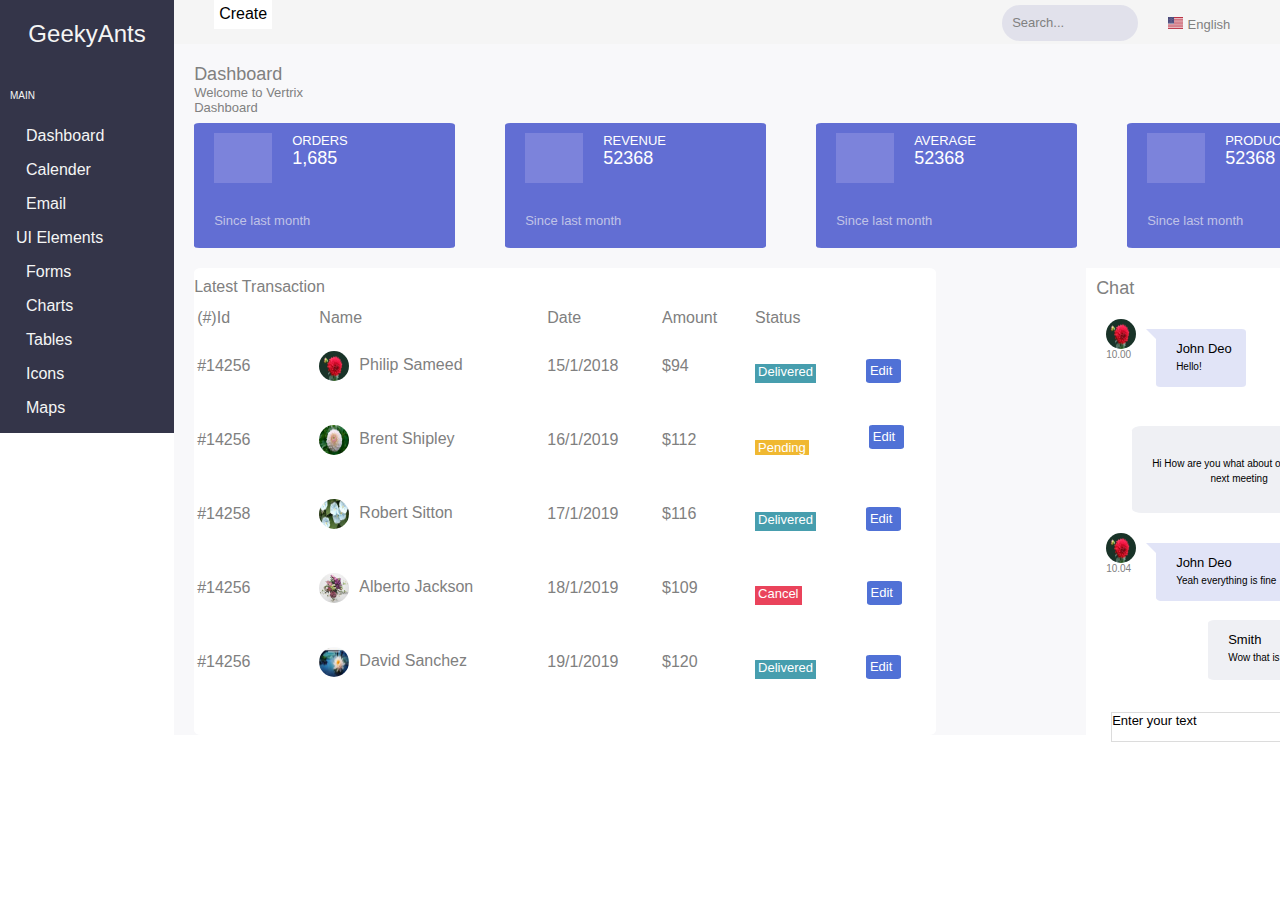
==== index.html @ ed978f24 "commited" ====
<html>
    <head>
        <link rel="stylesheet" href="https://use.fontawesome.com/releases/v5.7.2/css/all.css" integrity="sha384-fnmOCqbTlWIlj8LyTjo7mOUStjsKC4pOpQbqyi7RrhN7udi9RwhKkMHpvLbHG9Sr" crossorigin="anonymous"> 
        <link rel="stylesheet" type="text/css" href="css/mystyle.css">
            
       
    </head>
    <body>
        <div class="container">
            <div class="sub_part1">
                <div class="gk_header">
                    
                    <h2>GeekyAnts</h2>
                </div>
                <div class="main">
                    <font size = "1" >MAIN</font>
                </div>
                <div>
                    <ul>
                        <li>
                            <div class="home">
                                <i class="fas fa-home fa-fw"></i>
                                <div class="dashboard">
                                    <a href="abc.html">Dashboard</a>
                                </div>
                                <div class="info_circle">
                                    <i class="fas fa-info-circle fa-fw"></i>
                                <div>
                            </div>
                        </li>
                        <li>
                            <div class="home">
                                <i class="far fa-calendar"></i>
                                <div class="dashboard">
                                    <a href="abc.html">Calender</a>
                                </div>
                            </div>
                        </li>
                        <li>
                                <div class="home">
                                        <i class="far fa-envelope fa-fw"></i>
                                        <div class="dashboard">
                                            <a href="abc.html">Email</a>
                                        </div>
                                        <div class="right_angle">
                                            <i class="fas fa-angle-right"></i>
                                        </div>
                                </div>
                        </li>
                        <li><a href="abc.html">UI Elements</a></li> 
                        <li>
                                <div class="home">
                                        <i class="fab fa-wpforms"></i>
                                    <div class="dashboard">
                                        <a href="abc.html">Forms</a>
                                    </div>
                                    <div class="info_circle2" >
                                        <i class="fas fa-info-circle fa-fw"></i>
                                    <div>
                                </div>
                        </li>
                        <li>
                                <div class="home">
                                        <i class="fas fa-chart-pie"></i>
                                        <div class="dashboard">
                                            <a href="abc.html">Charts</a>
                                        </div>
                                        <div class="right_angle">
                                            <i class="fas fa-angle-right"></i>
                                        </div>
                                </div>
                        </li>
                        <li>
                                <div class="home">
                                        <i class="fas fa-table"></i>
                                        <div class="dashboard">
                                            <a href="abc.html">Tables</a>
                                        </div>
                                        <div class="right_angle">
                                            <i class="fas fa-angle-right"></i>
                                        </div>
                                </div>
                        </li>
                        <li>
                                <div class="home">
                                        
                                        <i class="far fa-smile"></i>
                                        <div class="dashboard">
                                            <a href="abc.html">Icons</a>
                                        </div>
                                        <div class="right_angle" style="padding: 0 0 0 93">
                                            <i class="fas fa-angle-right"></i>
                                        </div>
                                </div>
                        </li>
                        <li>
                                <div class="home">
                                        
                                        <i class="fas fa-map-marker-alt"></i>
                                        <div class="dashboard">
                                            <a href="abc.html">Maps</a>
                                        </div>
                                        <div class="info_circle"  style="color:red;padding: 0 0 0 89;">
                                                <i class="fas fa-info-circle fa-fw"></i>
                                        </div>
                                </div>
                        </li>
                         
                    </ul>
                </div>   
            </div>
            <div class="sub_part2">
                <div class="header_bar">
                    <div class="menu">
                        <i class="fas fa-bars"></i>
                    </div>
                    <div class="create">
                        Create
                        <i class="fas fa-sort-down"></i>
                    </div>
                    <div class="right_side">
                        <div class="search">
                            <font size="2">Search...</font>
                            <div class="search_icon">
                                <i class="fas fa-search"></i>
                            </div>
                        </div>
                        <div class="flag">
                               <img src="images/america.png" height="12" width="15" >
                                </img>
                                <font size="2">
                                    English
                                </font>
                        </div>
                        <div class="angle_down">
                                <i class="fas fa-angle-down"></i>
                        </div>
                        <div class="capture_icon">
                                <i class="fas fa-expand fa-fw"></i>
                        </div>
                        <div class="bell_icon">
                                <i class='far fa-bell notification' style="position:relative;"></i>
                        </div>
                        <div class="profile_picture">
                            <img src="images/red_blossom.jpeg" width="30" height="30" style="border-radius: 50%;">
                            </img>
                        </div> 
                    </div>
                </div>
                <div class="empty_space">
                    <div class="dashboard_title">
                            <div class="dashboard_heading">
                                <font size="4" color="grey">Dashboard</font>
                                <font size="2" color="grey">Welcome to Vertrix Dashboard</font>
                            </div>
                            <div class="settings">
                                <div class="settings_icon">
                                        <i class="fas fa-cog fa-fw"></i>
                                </div>
                                <div class="settings_title">
                                    <font size="2" color=white >Settings</font>
                                </div>
                            </div>
                    </div>
                    <div class="stack">
                        
                            <div class="element">
                                <div class="element_upper">
                                    <div class="order_div">
                                            <i class="far fa-list-alt fa-fw"></i>
                                    </div>
                                    <div class="order_title_collection">
                                            <font color='white' size="2">ORDERS</font>
                                            <font color='white' size="4">1,685</font>
                                    </div>
                                    <div class="icons">
                                        <div class="bookmark_icon">
                                            <i class="fas fa-bookmark fa-rotate-90"></i>
                                        </div>
                                        <div class="arrow_icon">
                                                <i class="fas fa-arrow-up"></i>
                                        </div>
                                    </div>
                                </div>
                                <div class="element_down">
                                    <div class="since_last_month">
                                        <font size="2">Since last month</font>
                                    </div>
                                    <div class="arrow_right_icon">
                                        <i class="fas fa-arrow-right"></i>
                                    </div>
                                </div>
                            </div>
                        
                            <div class="element spacing">
                                    <div class="element_upper">
                                        <div class="order_div">
                                                <i class="far fa-list-alt fa-fw"></i>
                                        </div>
                                        <div class="order_title_collection">
                                                <font color='white' size="2">REVENUE</font>
                                                <font color='white' size="4">52368</font>
                                        </div>
                                        <div class="icons">
                                            <div class="bookmark_icon_2">
                                                <i class="fas fa-bookmark fa-rotate-90"></i>
                                            </div>
                                            <div class="arrow_icon_2">
                                                    <i class="fas fa-arrow-down fa-fw"></i>
                                            </div>
                                        </div>
                                    </div>
                                    <div class="element_down">
                                        <div class="since_last_month">
                                            <font size="2">Since last month</font>
                                        </div>
                                        <div class="arrow_right_icon">
                                            <i class="fas fa-arrow-right"></i>
                                        </div>
                                    </div>
                            </div>
                            <div class="element spacing">
                                    <div class="element_upper">
                                        <div class="order_div">
                                                <i class="far fa-list-alt fa-fw"></i>
                                        </div>
                                        <div class="order_title_collection">
                                                <font color='white' size="2">AVERAGE</font>
                                                <font color='white' size="4">52368</font>
                                        </div>
                                        <div class="icons">
                                            <div class="bookmark_icon_3">
                                                <i class="fas fa-bookmark fa-rotate-90"></i>
                                            </div>
                                            <div class="arrow_icon">
                                                    <i class="fas fa-arrow-up"></i>
                                            </div>
                                        </div>
                                    </div>
                                    <div class="element_down">
                                        <div class="since_last_month">
                                             <font size="2">Since last month</font>
                                        </div>
                                        <div class="arrow_right_icon">
                                            <i class="fas fa-arrow-right"></i>
                                        </div>
                                    </div>
                            </div>

                            <div class="element spacing">
                                    <div class="element_upper">
                                        <div class="order_div">
                                                <i class="far fa-list-alt fa-fw"></i>
                                        </div>
                                        <div class="order_title_collection">
                                                <font color='white' size="2">PRODUCT</font>
                                                <font color='white' size="4">52368</font>
                                        </div>
                                        <div class="icons">
                                            <div class="bookmark_icon_4">
                                                <i class="fas fa-bookmark fa-rotate-90"></i>
                                            </div>
                                            <div class="arrow_icon">
                                                    <i class="fas fa-arrow-up"></i>
                                            </div>
                                        </div>
                                    </div>
                                    <div class="element_down">
                                        <div class="since_last_month">
                                            <font size="2">Since last month</font>
                                        </div>
                                        <div class="arrow_right_icon">
                                            <i class="fas fa-arrow-right"></i>
                                        </div>
                                    </div>
                            </div>

                        </div>
                    <div class="footer">
                        <div class="table_div">
                            <table height="auto" width="746" >
                                <caption style="text-align: left;">
                                    <div class="cap_div"><font size="3" color="grey">Latest Transaction</font></div>
                                </caption>
                                    <tr>
                                        <th align="left" valign="top" width=122px>  
                                             <font size="3" color="grey">(#)Id</font> 
                                        </th>
                                        <th align="left" valign="top" width="231px">
                                            <font size="3" color="grey">Name</font>  
                                        </th>
                                        <th align="left" valign="top"  width="113px">
                                            <font size="3" color="grey">Date</font> 
                                        </th>
                                        <th align="left" valign="top" width="91px">
                                            <font size="3" color="grey">Amount</font> 
                                        </th>
                                        <th align="left" valign="top" width="184px"> 
                                            <font size="3" color="grey">Status</font> 
                                        </th>
                                    </tr>
                                    <tr>
                                            <td valign="center"> <font color="grey">#14256 </font> </td>
                                            <td valign="center">
                                                <div class="name_column">
                                                    <img src="images/red_blossom.jpeg" style="border-radius:50%;" height="30" width="30">
                                                
                                                    <div class="name"><font size="3" color="grey">Philip Sameed</font></div>
                                                </div> 
                                            </td>
                                            <td valign="center"> 
                                                <font color="grey">15/1/2018</font> 
                                            </td>
                                            <td valign="center">
                                                    <font color="grey">$94</font> 
                                            </td>
                                            <td valign="center"> 
                                                <div class="status_column">
                                                    <div class="delivered">
                                                        <font size="2">Delivered</font>
                                                    </div>
                                                    <div class="edit">
                                                        <font size="2">Edit</font>
                                                    </div>
                                                </div>    
                                            </td>
                                    </tr>

                                <tr>
                                        <td valign="center"> <font color="grey">#14256 </font> </td>
                                        <td valign="center">
                                            <div class="name_column">
                                                <img src="images/white_marigold.jpeg" style="border-radius:50%;" height="30" width="30">
                                                
                                                <div class="name"><font size="3" color="grey">Brent Shipley</font></div>
                                            </div> 
                                        </td>
                                        <td valign="center"> 
                                            <font color="grey">16/1/2019</font> 
                                        </td>
                                        <td valign="center">
                                                <font color="grey">$112</font> 
                                        </td>
                                        <td valign="center"> 
                                            <div class="status_column">
                                                <div class="pending">
                                                    <font size="2">Pending</font>
                                                </div>
                                                <div class="edit" style="margin: 0 0 0 60;">
                                                    <font size="2">Edit</font>
                                                </div>
                                            </div>    
                                        </td>
                                </tr>

                                <tr>
                                        <td valign="center"> <font color="grey">#14258 </font> </td>
                                        <td valign="center">
                                            <div class="name_column">
                                                <img src="images/blue_flowers.jpeg" style="border-radius:50%;" height="30" width="30">
                                                
                                                <div class="name"><font size="3" color="grey">Robert Sitton</font></div>
                                            </div> 
                                        </td>
                                        <td valign="center"> 
                                            <font color="grey">17/1/2019</font> 
                                        </td>
                                        <td valign="center">
                                                <font color="grey">$116</font> 
                                        </td>
                                        <td valign="center"> 
                                            <div class="status_column">
                                                <div class="delivered">
                                                    <font size="2">Delivered</font>
                                                </div>
                                                <div class="edit">
                                                    <font size="2">Edit</font>
                                                </div>
                                            </div>    
                                        </td>
                                </tr>

                                <tr>
                                        <td valign="center"> <font color="grey">#14256 </font> </td>
                                        <td valign="center">
                                            <div class="name_column">
                                                <img src="images/flowers.jpeg" style="border-radius:50%;" height="30" width="30">
                                                
                                                <div class="name"><font size="3" color="grey">Alberto Jackson</font></div>
                                            </div> 
                                        </td>
                                        <td valign="center"> 
                                            <font color="grey">18/1/2019</font> 
                                        </td>
                                        <td valign="center">
                                                <font color="grey">$109</font> 
                                        </td>
                                        <td valign="center"> 
                                            <div class="status_column">
                                                <div class="cancel">
                                                    <font size="2" >Cancel</font>
                                                </div>
                                                <div class="edit" style="margin: 10 0 0 65;">
                                                    <font size="2" >Edit</font>
                                                </div>
                                            </div>    
                                        </td>
                                </tr>

                                <tr>
                                        <td valign="center"> <font color="grey">#14256 </font> </td>
                                        <td valign="center">
                                            <div class="name_column">
                                                <img src="images/lotus.jpeg" style="border-radius:50%;" height="30" width="30">
                                                
                                                <div class="name"><font size="3" color="grey">David Sanchez</font></div>
                                            </div> 
                                        </td>
                                        <td valign="center"> 
                                            <font color="grey">19/1/2019</font> 
                                        </td>
                                        <td valign="center">
                                                <font color="grey">$120</font> 
                                        </td>
                                        <td valign="center"> 
                                            <div class="status_column">
                                                <div class="delivered">
                                                    <font size="2">Delivered</font>
                                                </div>
                                                <div class="edit">
                                                    <font size="2">Edit</font>
                                                </div>
                                            </div>    
                                        </td>
                                </tr>
                        </table>
                    </div>
                    <div class="chat_box">
                        <div class="chat_title">
                            <font size="4" color="grey">
                                Chat
                            </font>
                        </div>
                        <div class="chat_element_1">
                                <div class="chat_image">
                                        <img src="images/red_blossom.jpeg" style="border-radius:50%;" height="30" width="30">
                                        <font size="1" color="grey">10.00</font>
                                </div>
                                <div class="talk-bubble tri-right left-top">
                                        <div class="talktext">
                                                
                                                    <font size="2">John Deo </font>
                                                    <br>
                                                    <font size="1">Hello! </font>
                                                
                                        </div>
                                </div>
                                
                        </div>
                            <div class="chat_element_2">
                                    <div class="chat_image">
                                            <img src="images/white_marigold.jpeg" style="border-radius:50%;" height="30" width="30">
                                            <font size="1" color="grey">10.01</font>
                                    </div>
                                    <div class="talk-bubble-2 tri-right-2 left-top-2">
                                            <div class="talktext">
                                                
                                                        <font size="2">&nbsp
                                                                &nbsp&nbsp&nbsp&nbsp&nbsp&nbsp&nbsp&nbsp
                                                                &nbsp&nbsp&nbsp&nbsp&nbsp&nbsp&nbsp&nbsp
                                                                &nbsp&nbsp&nbsp&nbsp&nbsp&nbsp&nbsp&nbsp
                                                                &nbsp&nbsp&nbsp&nbsp&nbsp&nbsp&nbsp&nbsp
                                                            Smith </font>
                                                        <br>
                                                        <font size="1">Hi How are you what about our
                                                                &nbsp&nbsp&nbsp&nbsp&nbsp&nbsp&nbsp&nbsp
                                                                &nbsp&nbsp&nbsp&nbsp&nbsp&nbsp&nbsp&nbsp
                                                                &nbsp&nbsp&nbsp&nbsp&nbsp&nbsp&nbsp&nbsp
                                                                &nbsp&nbsp
                                                            next meeting </font>
                                                
                                            </div>
                                    </div>
                            </div>
                            <div class="chat_element_1">
                                    <div class="chat_image" style="margin : 30 0 0 0" >
                                            
                                        <img src="images/red_blossom.jpeg" style="border-radius:50%;" height="30" width="30">
                                        <font size="1" color="grey">10.04</font>
                                    </div>
                                    <div class="talk-bubble tri-right left-top" style="width:130px; margin : 40 0 0 20">
                                            <div class="talktext">
                                                    
                                                        <font size="2">John Deo </font>
                                                        <br>
                                                        <font size="1">Yeah everything is fine </font>
                                                    
                                            </div>
                                    </div>
                                    
                            </div>
                            <div class="chat_element_2">
                                    <div class="chat_image">
                                            <img src="images/white_marigold.jpeg" style="border-radius:50%;" height="30" width="30">
                                            <font size="1" color="grey">10.05</font>
                                    </div>
                                    <div class="talk-bubble-2 tri-right-3 left-top-3" style="width:130px; height:60px;">
                                            <div class="talktext">
                                                
                                                        <font size="2">
                                                            Smith </font>
                                                        <br>
                                                        <font size="1">Wow that is great</font>
                                                
                                            </div>
                                    </div>
                            </div>
                            <div class="enter_your_text">
                                <div class="enter_your_text_title">
                                    <font size="2">
                                        Enter your text
                                    </font>
                                </div>
                                <div class="send">
                                        <font size="2">
                                                Send
                                            </font>
                                </div>
                            </div>
                        </div>
                    </div>
                
                
                </div> 
            </div>
            
        </div>
    </body>
</html>
---- css/mystyle.css ----
.container
            {
                display: flex;
                flex-direction: row;
            }
            .sub_part1
            {
                display: flex;
                flex-direction: column;
                background: rgb(52,53,73);
                width: 195px;
                height: 100%;
                color:whitesmoke;
            }
            .second
            {
                display : flex;
                flex-direction: column;
                background: rgb(248,248,250);
            }
            .gk_header
            {
                height: 60;
                background: rgb(52,53,73);
                text-align: center;
                font-weight: 50;
                padding-top:20px;
            }
            .main
            {
                padding: 10px;
            }
            *
            {
                border :0;
                margin :0;
                font-family: Arial, Helvetica, sans-serif;
                font-weight: 10;
            }
            ul,li
            {
                list-style-type: none;
                padding: 8px;
                margin: 0;
            }
            a:link {
            color: whitesmoke;
            text-decoration: none;
          }
          
          a:visited {
            color: whitesmoke;
          }
          
          a:hover {
            color: whitesmoke;
          }
          
          a:active {
            color: whitesmoke;
          }

          .sub_part2
          {
              
              display: flex;
              flex: 1;
              flex-direction: column;
          }
          .header_bar
          {
              background: whitesmoke;
              height: 44px;
              display:flex;
              flex-direction: row;
          }
          .home
          {
              display: flex;
              flex-direction: row;
          }
          .dashboard
          {
              padding: 0px 0px 0px 10px;
          }
          .info_circle
          {
              flex: 1;
              padding: 0px 0px 0px 47px;
              color: purple;
          }
          
          .info_circle2
          {
              padding: 0px 0px 0px 82px;
              color: green;
          }
          .right_angle
          {
            padding: 0px 0px 0px 85px;
            flex:1;
            font-size:10px;
          }
          .menu
          {
            padding: 10px 0px 0px 20px;
          }
          .create
          {
              margin: 0px 0px 15px 20px;
              background: white;
              padding: 5px;
          }
          .search
          {
              background:rgb(225,225,235);
              margin: 5px 10px 10px 600px;
              width : 126px;
              height : 26px;
              border-radius: 25px;
              padding: 10px 0px 0px 10px;
              color:gray;
              display :flex;
              flex-direction: row;
          }
          .search_icon
          {
              padding : 0px 0px 0px 58px;
          }
          .fa-search
          {
              font-size :10;
          }
          .flag
          {
              padding: 15px 0px 0px 20px;
              color : gray;
          }
          .angle_down
          {
              color:gray;
              font-size:10px;
              padding: 20 0 0 5;
          }
          .capture_icon
          {
              font-size:15px;
              padding: 15 0 0 20;
              color:gray;
          }
          .right_side
          {
              padding : 0 0 0 130;
              display: flex;
              flex-direction: row;

          }
          .bell_icon
          {
            font-size:20px;
              padding: 12 0 0 20;
              color:gray;
          }
          .notification:after 
          {
            content: "";
            display: block;
            position: absolute;
            width: 15px;
            height: 10px;
            background: red;
            top: 0;
            left:5px;
            right:2px;
            border-radius: 50%;
          }
          .dashboard_title
          {
              display : flex;
              flex-direction : row;
              height: 79px;
              
          }
          .dashboard_heading
          {
            padding: 20 0 0 20;
              display : flex;
              flex-direction: column;
          }
          .settings
          {
              height:30px;
              width:90px;
              background: rgb(98,110,211);
              margin: 40 0 0 950;
              display:flex;
              flex-direction: row;
              border-radius:10%;
          }
          .settings_icon
          {
              font-size:10px;
              color:white;
              padding: 10 0 0 10;
          }
          .settings_title
          {
              color:white;
              padding: 7 0 0 10;
          }
          .stack
          {
              padding : 0 0 0 20;
              display :flex;
              flex-direction: row;
          }
          .element + .element
          {
              margin : 0 0 0 50;
          }
          .element
          {
              height:125;
              width:261;
              border-radius:2%;
              background: rgb(98,110,211);
              display : flex;
              flex-direction: column;
          }
          .order_div
          {
              width:48;
              height:45;
              background: rgb(124, 131, 219);
              margin :10 0 0 20;
              font-size:35;
              padding: 5 0 0 10;
              color:white;
          }
          .element_upper
          {
              display:flex;
              flex-direction: row;
          }
          .order_title_collection
          {
              display:flex;
              flex-direction: column;
              margin: 10 0 0 20;
          }
          .icons
          {
              display: flex;
              flex-direction: column;
          }
          .icons
          {
              display: flex;
              flex-direction: column; 
          }
          .bookmark_icon
          {
              padding: 10 0 0 27;
              transform: scale(4.5,2);
              color:rgb(78,166,155);
          }
          .bookmark_icon_2
          {
              padding: 10 0 0 27;
              transform: scale(4.5,2);
              color:rgb(233,70,97);
          }
          .bookmark_icon_3
          {
            padding: 10 0 0 25;
              transform: scale(4.5,2);
              color:rgb(59,165,248);
          }
          .bookmark_icon_4
          {
            padding: 10 0 0 25;
              transform: scale(4.5,2);
              color:rgb(245,180,51);
          }
          .arrow_icon
          {
            padding: 20 0 0 30;
            size:10px;
            color:rgb(78,166,155);
          }
          .arrow_icon_2
          {
            padding: 20 0 0 30;
            size:10px;
            color:  rgb(233,70,97);
          }
          .element_down
          {
              display:flex;
              flex-direction: row;
          }
          .since_last_month
          {
              margin:30 0 0 20;
              color: rgb(192, 195, 231);
          }
          .arrow_right_icon
          {
            padding: 30 0 0 120;
            color: rgb(192, 195, 231);
          }
          .footer
          {
              display:flex;
              flex-direction: row;
              flex:1;
          }
          .table_div
          {
              width:742px;
              height:auto;
              background: white;
              margin:20 0 0 20;
              border-radius: 1%;
          }
          .name_column
          {
              display: flex;
              flex-direction: row;
              padding : 20 0 20 0;
          }
          .name
          {
              margin : 5 0 0 10;
          }
          .status_column
          {
              display:flex;
              flex-direction: row;
          }
          .delivered
          {
              display : inline-block;
              background:rgb(71,158,174);
              padding: 0 3 0 3;
              margin: 15 0 0 0;
              color:white;
              border-radius: 1%;
          }
          .pending
          {
              display : inline-block;
              background:rgb(240,184,49);
              padding: 0 3 0 3;
              margin: 15 0 0 0;
              color:white;
              border-radius: 1%;
          }
          .cancel
          {
              display : inline-block;
              background:rgb(234,67,91);
              padding: 0 3 0 3;
              margin: 15 0 0 0;
              color:white;
              border-radius: 1%;
          }
          .edit 
          {
              height: 16px;
              width: 27px;
              background: rgb(80,113,214);
              color:white;
              border-radius: 1%;
              padding: 4 4 4 4;
              margin : 10 0 0 50;
              border-radius: 10%;
          }
          .chat_box
          {
              width:292px;
              height:auto;
              background: white;
              margin :20 0 0 150;
              display: flex;
              flex-direction: column;
              padding : 10 0 0 10;
          }
          .chat_element_1
          {
              display: flex;
              flex-direction: row;
              margin : 10 0 0 10;
              height:87px;
              background: white;
              font-size:50px;
          }


            /* CSS talk bubble */
            .talk-bubble {
        	    margin: 20px;
                position: relative;
	            width: 90px;
	            height: 58px;
	            background-color: rgb(225,228,247);
                border-radius:5%;
            }

            .tri-right.left-top:after{
	            content: ' ';
	            position: absolute;
	            width: 0;
	            height: 0;
                left: -10px;
	            right: auto;
                top: 0px;
	            bottom: auto;
	            border: 22px solid;
	            border-color:  rgb(225,228,247) transparent transparent transparent;
            }
            .talk-bubble-2 {
        	    margin: 20px;
                position: relative;
	            width: 206px;
	            height: 87px;
	            background-color: rgb(239,240,244);
                border-radius:5%;
            }
            .tri-right-2.left-top-2:after{
	            content: ' ';
	            position: absolute;
	            width: 0;
	            height: 0;
                left: 170px;
	            right: auto;
                top: 0px;
	            bottom: auto;
	            border: 22px solid;
	            border-color: rgb(239,240,244) transparent transparent;
            }
            .tri-right-3.left-top-3:after{
	            content: ' ';
	            position: absolute;
	            width: 0;
	            height: 0;
                left: 100px;
	            right: auto;
                top: 0px;
	            bottom: auto;
	            border: 22px solid;
	            border-color: rgb(239,240,244) transparent transparent;
            }
            .talktext{
                 padding: 10 0 0 20;
	             text-align: left;
                 line-height: 1.5;
            }
            .chat_image
            {
                margin : 10 0 10 0;
                display:flex;
                flex-direction: column;
            }
            .chat_element_2
            {
                display :flex;
                flex-direction: row-reverse;
                margin : 10 0 0 10;
                height:87px;
                background: white;
                font-size:50px;
            }
            .cap_div
            {
                margin : 10 0 10 0;
            }
            .empty_space
            {
                flex:1;
                display: flex;
                flex-direction: column;
                background: rgb(248,248,250);
            }
            .enter_your_text
            {
                width:250;
                height:28;
        
                margin: 20 0 0 10;
        
                background: white;
                display: flex;
                flex-direction: row;

            }
            .enter_your_text_title
            {
                border:1px solid rgb(220,220,220);
                width:185;
                height:28;
                margin: 5 0 0 5;
            }
            .send 
            {
                margin: 5 0 0 15;
                width:35;
                height:26;
                background: lightgreen;
                padding : 5 0 0 5;
            }
            .profile_picture
            {
                padding : 10 0 0 30;
                border-radius: 50%;
            }
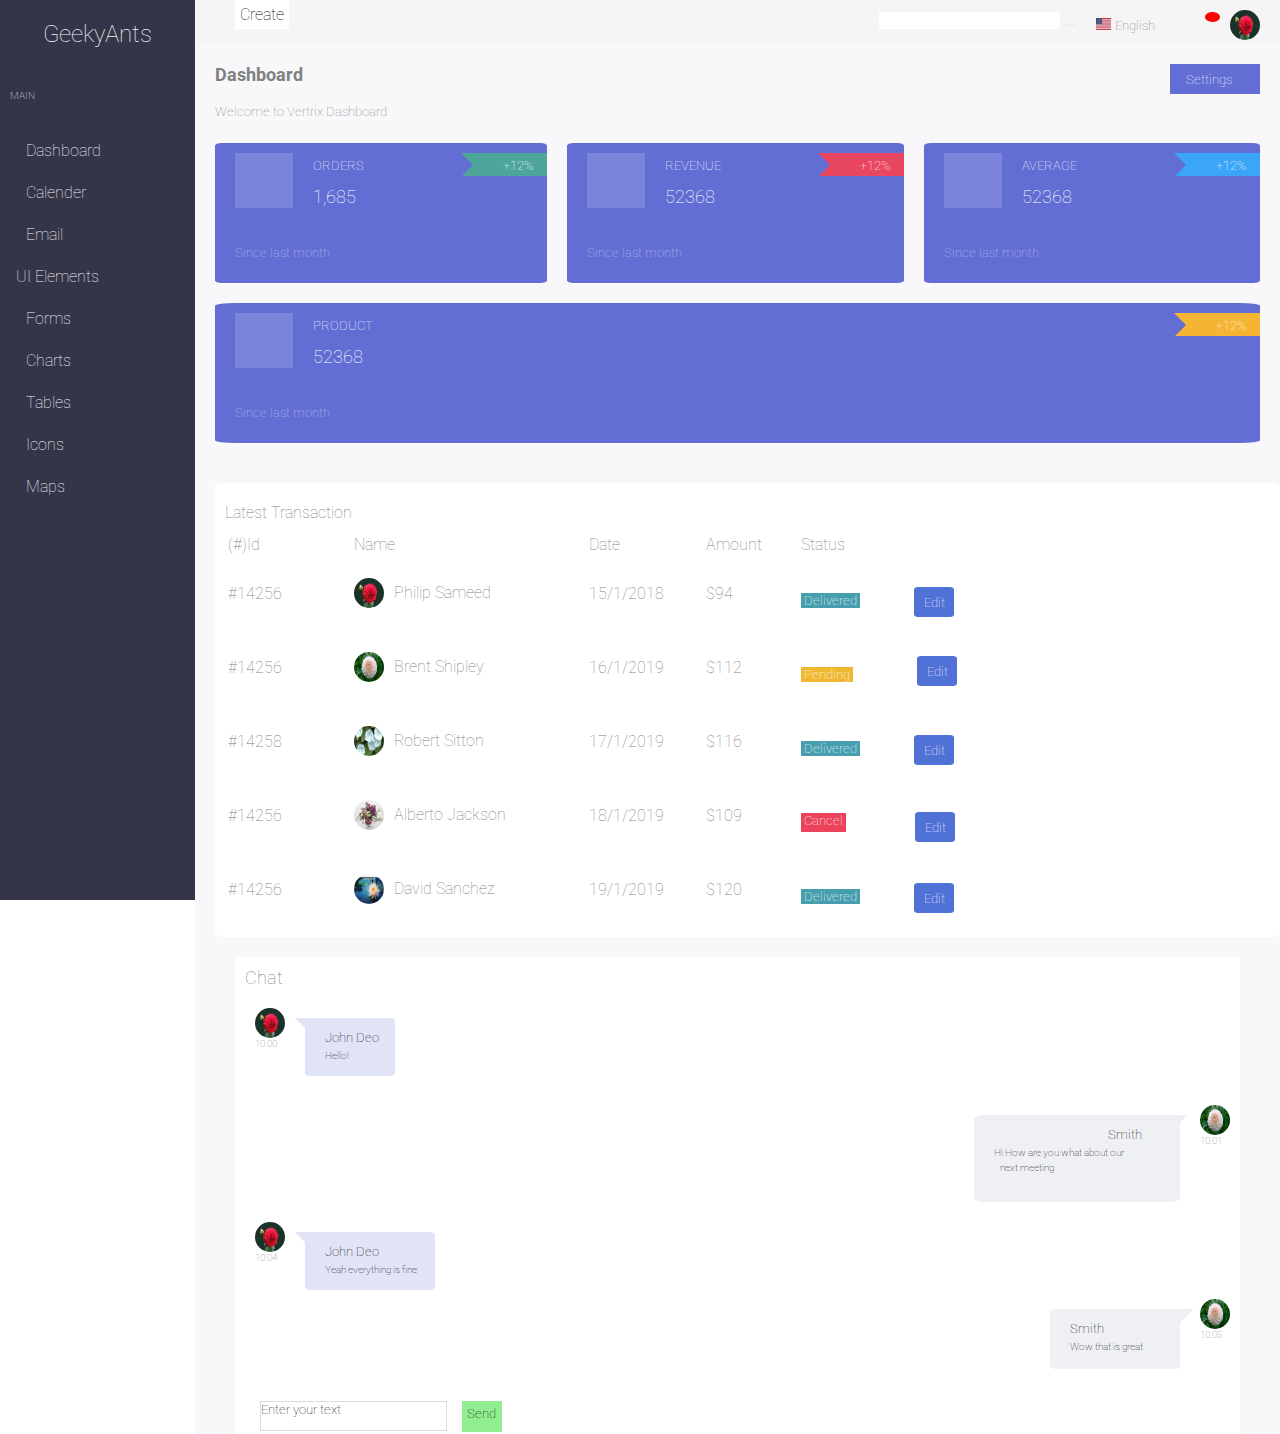
==== commit 0670b5e2: "modified" ====
--- a/index.html
+++ b/index.html
@@ -2,14 +2,14 @@
     <head>
         <link rel="stylesheet" href="https://use.fontawesome.com/releases/v5.7.2/css/all.css" integrity="sha384-fnmOCqbTlWIlj8LyTjo7mOUStjsKC4pOpQbqyi7RrhN7udi9RwhKkMHpvLbHG9Sr" crossorigin="anonymous"> 
         <link rel="stylesheet" type="text/css" href="css/mystyle.css">
-            
+        <link href="https://fonts.googleapis.com/css?family=Roboto:300,400,500,500i,700" rel="stylesheet">
+        <script src="https://code.jquery.com/jquery-3.3.1.min.js"></script>
        
     </head>
     <body>
         <div class="container">
             <div class="sub_part1">
                 <div class="gk_header">
-                    
                     <h2>GeekyAnts</h2>
                 </div>
                 <div class="main">
@@ -118,13 +118,21 @@
                         Create
                         <i class="fas fa-sort-down"></i>
                     </div>
-                    <div class="right_side">
+                <div class="right_side">
                         <div class="search">
-                            <font size="2">Search...</font>
+                            
+                                <form id="search-form_3">
+                                        <input type="text" class="search_3"/>
+                                        <button type="submit" class="submit_3">
+                                                <i class="fas fa-search"></i> 
+                                        </button>
+                                </form>
+                            <!--<font size="2">Search...</font>
                             <div class="search_icon">
                                 <i class="fas fa-search"></i>
                             </div>
-                        </div>
+                        -->
+                       </div> 
                         <div class="flag">
                                <img src="images/america.png" height="12" width="15" >
                                 </img>
@@ -145,23 +153,27 @@
                             <img src="images/red_blossom.jpeg" width="30" height="30" style="border-radius: 50%;">
                             </img>
                         </div> 
-                    </div>
+                   </div> 
                 </div>
-                <div class="empty_space">
+               <div class="empty_space">
                     <div class="dashboard_title">
                             <div class="dashboard_heading">
-                                <font size="4" color="grey">Dashboard</font>
+                                <font size="4" color="grey" style="font-weight: 700;">Dashboard</font>
+                                <br><br>
                                 <font size="2" color="grey">Welcome to Vertrix Dashboard</font>
                             </div>
                             <div class="settings">
-                                <div class="settings_icon">
-                                        <i class="fas fa-cog fa-fw"></i>
-                                </div>
-                                <div class="settings_title">
-                                    <font size="2" color=white >Settings</font>
-                                </div>
+                                <button type="submit" style="background: rgb(98,110,211);">
+                                        <i class="fas fa-cog fa-fw" class="settings_icon"></i>
+                                        <font size="2" color=white class="settings_title">Settings</font>
+                                </button>
                             </div>
                     </div>
+
+
+
+
+
                     <div class="stack">
                         
                             <div class="element">
@@ -175,7 +187,12 @@
                                     </div>
                                     <div class="icons">
                                         <div class="bookmark_icon">
-                                            <i class="fas fa-bookmark fa-rotate-90"></i>
+                                            <div class="triangle">
+                                                
+                                            </div>
+                                            <div class="value">
+                                                <font style="color:white; margin: 0 0 5 15;" size="2" >+12%</font>
+                                            </div>
                                         </div>
                                         <div class="arrow_icon">
                                                 <i class="fas fa-arrow-up"></i>
@@ -192,7 +209,7 @@
                                 </div>
                             </div>
                         
-                            <div class="element spacing">
+                            <div class="element">
                                     <div class="element_upper">
                                         <div class="order_div">
                                                 <i class="far fa-list-alt fa-fw"></i>
@@ -202,11 +219,16 @@
                                                 <font color='white' size="4">52368</font>
                                         </div>
                                         <div class="icons">
-                                            <div class="bookmark_icon_2">
-                                                <i class="fas fa-bookmark fa-rotate-90"></i>
+                                            <div class="bookmark_icon" style="background: rgb(233,70,97);">
+                                                <div class="triangle">
+                                                    
+                                                </div>
+                                                <div class="value">
+                                                    <font style="color:white; margin: 0 0 5 15;" size="2" >+12%</font>
+                                                </div>
                                             </div>
                                             <div class="arrow_icon_2">
-                                                    <i class="fas fa-arrow-down fa-fw"></i>
+                                                    <i class="fas fa-arrow-down"></i>
                                             </div>
                                         </div>
                                     </div>
@@ -219,7 +241,7 @@
                                         </div>
                                     </div>
                             </div>
-                            <div class="element spacing">
+                            <div class="element">
                                     <div class="element_upper">
                                         <div class="order_div">
                                                 <i class="far fa-list-alt fa-fw"></i>
@@ -229,8 +251,13 @@
                                                 <font color='white' size="4">52368</font>
                                         </div>
                                         <div class="icons">
-                                            <div class="bookmark_icon_3">
-                                                <i class="fas fa-bookmark fa-rotate-90"></i>
+                                            <div class="bookmark_icon" style="background: rgb(59,165,248);">
+                                                <div class="triangle">
+                                                    
+                                                </div>
+                                                <div class="value">
+                                                    <font style="color:white; margin: 0 0 5 15;" size="2" >+12%</font>
+                                                </div>
                                             </div>
                                             <div class="arrow_icon">
                                                     <i class="fas fa-arrow-up"></i>
@@ -247,7 +274,7 @@
                                     </div>
                             </div>
 
-                            <div class="element spacing">
+                            <div class="element">
                                     <div class="element_upper">
                                         <div class="order_div">
                                                 <i class="far fa-list-alt fa-fw"></i>
@@ -257,8 +284,13 @@
                                                 <font color='white' size="4">52368</font>
                                         </div>
                                         <div class="icons">
-                                            <div class="bookmark_icon_4">
-                                                <i class="fas fa-bookmark fa-rotate-90"></i>
+                                            <div class="bookmark_icon" style="background: rgb(245,180,51);" >
+                                                <div class="triangle">
+                                                    
+                                                </div>
+                                                <div class="value">
+                                                    <font style="color:white; margin: 0 0 5 15;" size="2" >+12%</font>
+                                                </div>
                                             </div>
                                             <div class="arrow_icon">
                                                     <i class="fas fa-arrow-up"></i>
@@ -275,10 +307,10 @@
                                     </div>
                             </div>
 
-                        </div>
+                    </div>
                     <div class="footer">
                         <div class="table_div">
-                            <table height="auto" width="746" >
+                            <table height="auto" border="1">
                                 <caption style="text-align: left;">
                                     <div class="cap_div"><font size="3" color="grey">Latest Transaction</font></div>
                                 </caption>
@@ -320,7 +352,7 @@
                                                         <font size="2">Delivered</font>
                                                     </div>
                                                     <div class="edit">
-                                                        <font size="2">Edit</font>
+                                                        <button class="button_style">Edit</button>
                                                     </div>
                                                 </div>    
                                             </td>
@@ -347,7 +379,7 @@
                                                     <font size="2">Pending</font>
                                                 </div>
                                                 <div class="edit" style="margin: 0 0 0 60;">
-                                                    <font size="2">Edit</font>
+                                                        <button class="button_style">Edit</button>
                                                 </div>
                                             </div>    
                                         </td>
@@ -374,7 +406,7 @@
                                                     <font size="2">Delivered</font>
                                                 </div>
                                                 <div class="edit">
-                                                    <font size="2">Edit</font>
+                                                        <button class="button_style">Edit</button>
                                                 </div>
                                             </div>    
                                         </td>
@@ -401,7 +433,7 @@
                                                     <font size="2" >Cancel</font>
                                                 </div>
                                                 <div class="edit" style="margin: 10 0 0 65;">
-                                                    <font size="2" >Edit</font>
+                                                        <button class="button_style">Edit</button>
                                                 </div>
                                             </div>    
                                         </td>
@@ -428,50 +460,50 @@
                                                     <font size="2">Delivered</font>
                                                 </div>
                                                 <div class="edit">
-                                                    <font size="2">Edit</font>
+                                                        <button class="button_style">Edit</button>
                                                 </div>
                                             </div>    
                                         </td>
                                 </tr>
-                        </table>
-                    </div>
-                    <div class="chat_box">
-                        <div class="chat_title">
-                            <font size="4" color="grey">
-                                Chat
-                            </font>
+                            </table>
                         </div>
-                        <div class="chat_element_1">
-                                <div class="chat_image">
-                                        <img src="images/red_blossom.jpeg" style="border-radius:50%;" height="30" width="30">
-                                        <font size="1" color="grey">10.00</font>
-                                </div>
-                                <div class="talk-bubble tri-right left-top">
-                                        <div class="talktext">
-                                                
-                                                    <font size="2">John Deo </font>
-                                                    <br>
-                                                    <font size="1">Hello! </font>
-                                                
-                                        </div>
-                                </div>
+                        <div class="chat_box">
+                            <div class="chat_title">
+                                <font size="4" color="grey">
+                                    Chat
+                                </font>
+                            </div>
+                            <div class="chat_element_1">
+                                    <div class="chat_image">
+                                            <img src="images/red_blossom.jpeg" style="border-radius:50%;" height="30" width="30">
+                                            <font size="1" color="grey">10.00</font>
+                                    </div>
+                                    <div class="talk-bubble tri-right left-top">
+                                            <div class="talktext">
+                                                
+                                                        <font size="2">John Deo </font>
+                                                        <br>
+                                                        <font size="1">Hello! </font>
+                                                
+                                            </div>
+                                    </div>
                                 
-                        </div>
+                            </div>
                             <div class="chat_element_2">
-                                    <div class="chat_image">
-                                            <img src="images/white_marigold.jpeg" style="border-radius:50%;" height="30" width="30">
-                                            <font size="1" color="grey">10.01</font>
-                                    </div>
-                                    <div class="talk-bubble-2 tri-right-2 left-top-2">
-                                            <div class="talktext">
-                                                
-                                                        <font size="2">&nbsp
-                                                                &nbsp&nbsp&nbsp&nbsp&nbsp&nbsp&nbsp&nbsp
-                                                                &nbsp&nbsp&nbsp&nbsp&nbsp&nbsp&nbsp&nbsp
-                                                                &nbsp&nbsp&nbsp&nbsp&nbsp&nbsp&nbsp&nbsp
-                                                                &nbsp&nbsp&nbsp&nbsp&nbsp&nbsp&nbsp&nbsp
-                                                            Smith </font>
-                                                        <br>
+                                        <div class="chat_image">
+                                                <img src="images/white_marigold.jpeg" style="border-radius:50%;" height="30" width="30">
+                                                <font size="1" color="grey">10.01</font>
+                                        </div>
+                                        <div class="talk-bubble-2 tri-right-2 left-top-2">
+                                                <div class="talktext">
+                                                
+                                                            <font size="2">&nbsp
+                                                                    &nbsp&nbsp&nbsp&nbsp&nbsp&nbsp&nbsp&nbsp
+                                                                    &nbsp&nbsp&nbsp&nbsp&nbsp&nbsp&nbsp&nbsp
+                                                                    &nbsp&nbsp&nbsp&nbsp&nbsp&nbsp&nbsp&nbsp
+                                                                    &nbsp&nbsp&nbsp&nbsp&nbsp&nbsp&nbsp&nbsp
+                                                                Smith </font>
+                                                            <br>
                                                         <font size="1">Hi How are you what about our
                                                                 &nbsp&nbsp&nbsp&nbsp&nbsp&nbsp&nbsp&nbsp
                                                                 &nbsp&nbsp&nbsp&nbsp&nbsp&nbsp&nbsp&nbsp
@@ -479,9 +511,9 @@
                                                                 &nbsp&nbsp
                                                             next meeting </font>
                                                 
-                                            </div>
-                                    </div>
-                            </div>
+                                                </div>
+                                        </div>
+                             </div>
                             <div class="chat_element_1">
                                     <div class="chat_image" style="margin : 30 0 0 0" >
                                             
@@ -529,11 +561,18 @@
                             </div>
                         </div>
                     </div>
-                
-                
-                </div> 
+               </div> 
             </div>
             
         </div>
+
+        <script type="text/javascript">
+            $( document ).ready(function() {
+                $('.menu').click(function() {
+                        $('.container').toggleClass('toogle');
+                    }
+                );
+            });
+        </script>
     </body>
 </html>--- a/css/mystyle.css
+++ b/css/mystyle.css
@@ -2,11 +2,21 @@
             {
                 display: flex;
                 flex-direction: row;
+                padding-left:195px;
+                padding-top: 44px;
+            }
+            *
+            {
+                border :0;
+                margin :0;
+                font-family: 'Roboto', sans-serif;
+                font-weight :lighter;
             }
             .sub_part1
             {
-                display: flex;
-                flex-direction: column;
+                position: fixed;
+                left:0;
+                top:0;
                 background: rgb(52,53,73);
                 width: 195px;
                 height: 100%;
@@ -14,13 +24,12 @@
             }
             .second
             {
-                display : flex;
-                flex-direction: column;
+
                 background: rgb(248,248,250);
             }
             .gk_header
             {
-                height: 60;
+                height: 60px;
                 background: rgb(52,53,73);
                 text-align: center;
                 font-weight: 50;
@@ -30,22 +39,17 @@
             {
                 padding: 10px;
             }
-            *
-            {
-                border :0;
-                margin :0;
-                font-family: Arial, Helvetica, sans-serif;
-                font-weight: 10;
-            }
+           
             ul,li
             {
                 list-style-type: none;
-                padding: 8px;
+                padding: 15px 8 8 8;
                 margin: 0;
             }
             a:link {
             color: whitesmoke;
             text-decoration: none;
+            
           }
           
           a:visited {
@@ -53,7 +57,10 @@
           }
           
           a:hover {
-            color: whitesmoke;
+            color: blue;
+            transition : 0.2s ease-in-out;
+            text-decoration: none;
+
           }
           
           a:active {
@@ -65,19 +72,22 @@
               
               display: flex;
               flex: 1;
-              flex-direction: column;
+              
           }
           .header_bar
           {
               background: whitesmoke;
               height: 44px;
               display:flex;
-              flex-direction: row;
+              position : fixed;
+              top:0;
+              z-index:900;
+              left:195;
+              right:0;
           }
           .home
           {
               display: flex;
-              flex-direction: row;
           }
           .dashboard
           {
@@ -113,15 +123,13 @@
           }
           .search
           {
-              background:rgb(225,225,235);
-              margin: 5px 10px 10px 600px;
-              width : 126px;
+              background: whitesmoke;
               height : 26px;
+            
               border-radius: 25px;
               padding: 10px 0px 0px 10px;
               color:gray;
-              display :flex;
-              flex-direction: row;
+              display: flex;
           }
           .search_icon
           {
@@ -150,10 +158,8 @@
           }
           .right_side
           {
-              padding : 0 0 0 130;
-              display: flex;
-              flex-direction: row;
-
+              display: flex;
+              margin-left: auto;
           }
           .bell_icon
           {
@@ -177,25 +183,22 @@
           .dashboard_title
           {
               display : flex;
-              flex-direction : row;
               height: 79px;
               
           }
           .dashboard_heading
           {
             padding: 20 0 0 20;
-              display : flex;
-              flex-direction: column;
           }
           .settings
           {
               height:30px;
               width:90px;
+              margin-top:20px;
+              margin-left:auto;
+              margin-right: 20px;
               background: rgb(98,110,211);
-              margin: 40 0 0 950;
-              display:flex;
-              flex-direction: row;
-              border-radius:10%;
+              display:flex;
           }
           .settings_icon
           {
@@ -210,128 +213,146 @@
           }
           .stack
           {
-              padding : 0 0 0 20;
+              
               display :flex;
-              flex-direction: row;
-          }
-          .element + .element
+              flex-wrap: wrap;
+              padding : 10px;
+             
+
+           }
+          /*.element + .element
           {
               margin : 0 0 0 50;
-          }
+          }*/
           .element
           {
-              height:125;
-              width:261;
+              background: rgb(98,110,211);
+              height:140px;
+              flex:auto;
+              min-width:261px;
+              margin: 10px;
+              position: relative;
               border-radius:2%;
-              background: rgb(98,110,211);
-              display : flex;
-              flex-direction: column;
+              
           }
           .order_div
           {
-              width:48;
-              height:45;
+              width:48px;
+              height:45px;
               background: rgb(124, 131, 219);
+              
               margin :10 0 0 20;
               font-size:35;
-              padding: 5 0 0 10;
+              padding: 10 0 0 10;
               color:white;
           }
           .element_upper
           {
               display:flex;
               flex-direction: row;
+              
           }
           .order_title_collection
           {
               display:flex;
               flex-direction: column;
-              margin: 10 0 0 20;
+              margin: 10px 0px 0px 20px;
+              line-height: 2;
           }
           .icons
           {
               display: flex;
               flex-direction: column;
-          }
-          .icons
-          {
-              display: flex;
-              flex-direction: column; 
-          }
+              margin : 0 0 0 20;
+              position: absolute;
+              top:0;
+              right:0;
+              
+          }
+          
           .bookmark_icon
           {
-              padding: 10 0 0 27;
-              transform: scale(4.5,2);
-              color:rgb(78,166,155);
-          }
-          .bookmark_icon_2
-          {
-              padding: 10 0 0 27;
-              transform: scale(4.5,2);
-              color:rgb(233,70,97);
-          }
-          .bookmark_icon_3
-          {
-            padding: 10 0 0 25;
-              transform: scale(4.5,2);
-              color:rgb(59,165,248);
-          }
-          .bookmark_icon_4
-          {
-            padding: 10 0 0 25;
-              transform: scale(4.5,2);
-              color:rgb(245,180,51);
-          }
+              padding: 5px 0px 0px 27px;
+              height : 18px;
+              width : 59px;
+
+              display:flex;
+              flex-direction: row;
+
+              background:rgb(78,166,155);
+              margin : 10 0 0 30;
+              position:relative;
+
+          }
+          .triangle
+          {
+              width:0;
+              height:0;
+              border-left: 12px solid rgb(98,110,211);
+              border-top: 12px solid transparent;
+              border-bottom: 12px solid transparent;
+              position: absolute;
+              left:0;
+              top:0;
+          }
+          
           .arrow_icon
           {
-            padding: 20 0 0 30;
+            padding: 10px 0px 0px 30px;
             size:10px;
             color:rgb(78,166,155);
           }
           .arrow_icon_2
           {
-            padding: 20 0 0 30;
+            padding: 20px 0px 0px 30px;
             size:10px;
             color:  rgb(233,70,97);
           }
           .element_down
           {
               display:flex;
-              flex-direction: row;
+              position : relative;
+              
           }
           .since_last_month
           {
-              margin:30 0 0 20;
+              margin:30px 0px 0px 20px;
               color: rgb(192, 195, 231);
           }
           .arrow_right_icon
           {
-            padding: 30 0 0 120;
+            position : absolute;
             color: rgb(192, 195, 231);
+            
+            right:20;
+            bottom :0;
+            
           }
           .footer
           {
               display:flex;
-              flex-direction: row;
+              flex-wrap: wrap;
               flex:1;
           }
           .table_div
           {
-              width:742px;
+              min-width:300px;
+              flex:auto;
               height:auto;
               background: white;
               margin:20 0 0 20;
               border-radius: 1%;
+              padding : 10px;
           }
           .name_column
           {
               display: flex;
               flex-direction: row;
-              padding : 20 0 20 0;
+              padding : 20px 0px 20px 0px;
           }
           .name
           {
-              margin : 5 0 0 10;
+              margin : 5px 0px 0px 10px;
           }
           .status_column
           {
@@ -342,8 +363,8 @@
           {
               display : inline-block;
               background:rgb(71,158,174);
-              padding: 0 3 0 3;
-              margin: 15 0 0 0;
+              padding: 0px 3px 0px 3px;
+              margin: 15px 0px 0px 0px;
               color:white;
               border-radius: 1%;
           }
@@ -351,8 +372,8 @@
           {
               display : inline-block;
               background:rgb(240,184,49);
-              padding: 0 3 0 3;
-              margin: 15 0 0 0;
+              padding: 0px 3px 0px 3px;
+              margin: 15px 0px 0px 0px;
               color:white;
               border-radius: 1%;
           }
@@ -360,8 +381,8 @@
           {
               display : inline-block;
               background:rgb(234,67,91);
-              padding: 0 3 0 3;
-              margin: 15 0 0 0;
+              padding: 0px 3px 0px 3px;
+              margin: 15px 0px 0px 0px;
               color:white;
               border-radius: 1%;
           }
@@ -369,28 +390,28 @@
           {
               height: 16px;
               width: 27px;
-              background: rgb(80,113,214);
-              color:white;
+              
               border-radius: 1%;
-              padding: 4 4 4 4;
-              margin : 10 0 0 50;
+              padding: 4px 4px 4px 4px;
+              margin : 5px 0px 0px 50px;
               border-radius: 10%;
           }
           .chat_box
           {
-              width:292px;
+              min-width:292px;
+              flex:auto;
               height:auto;
               background: white;
-              margin :20 0 0 150;
+              margin :20px 40px 0px 40px;
               display: flex;
               flex-direction: column;
-              padding : 10 0 0 10;
+              padding : 10px 10px 10px 10px;
           }
           .chat_element_1
           {
               display: flex;
               flex-direction: row;
-              margin : 10 0 0 10;
+              margin : 10px 0px 0px 10px;
               height:87px;
               background: white;
               font-size:50px;
@@ -478,8 +499,7 @@
             .empty_space
             {
                 flex:1;
-                display: flex;
-                flex-direction: column;
+                
                 background: rgb(248,248,250);
             }
             .enter_your_text
@@ -512,5 +532,60 @@
             .profile_picture
             {
                 padding : 10 0 0 30;
+                padding-right:20px;
                 border-radius: 50%;
-            }+            }
+            .button_style
+            {
+                background: rgb(80,113,214);
+                color: white;
+                width : 40px;
+                height: 30px;
+                border-radius: 10%;
+            }
+            @media screen and (max-width: 800px)
+            {
+                .container
+                {
+                    padding-left:0;
+                }
+                .empty_space
+                {
+                    z-index: 120;
+                }
+                .header_bar
+                {
+                    left: 0;
+                }
+                .sub_part1
+                {
+                    display : hide;
+                }
+            }
+
+            .sub_part1 .hide
+            {
+                display : hide;
+            }
+            .container.toogle
+            {
+                padding-left:0;
+            }
+            .container.toogle .sub_part2
+            {
+                left:0;
+            }
+            .container.toogle .sub_part1
+            {
+                left :-195;
+            } 
+            .container.toogle .header_bar
+            {
+                left:0;
+            }
+            .container.toogle .empty_space
+            {
+                padding-left:0;
+            }
+            
+            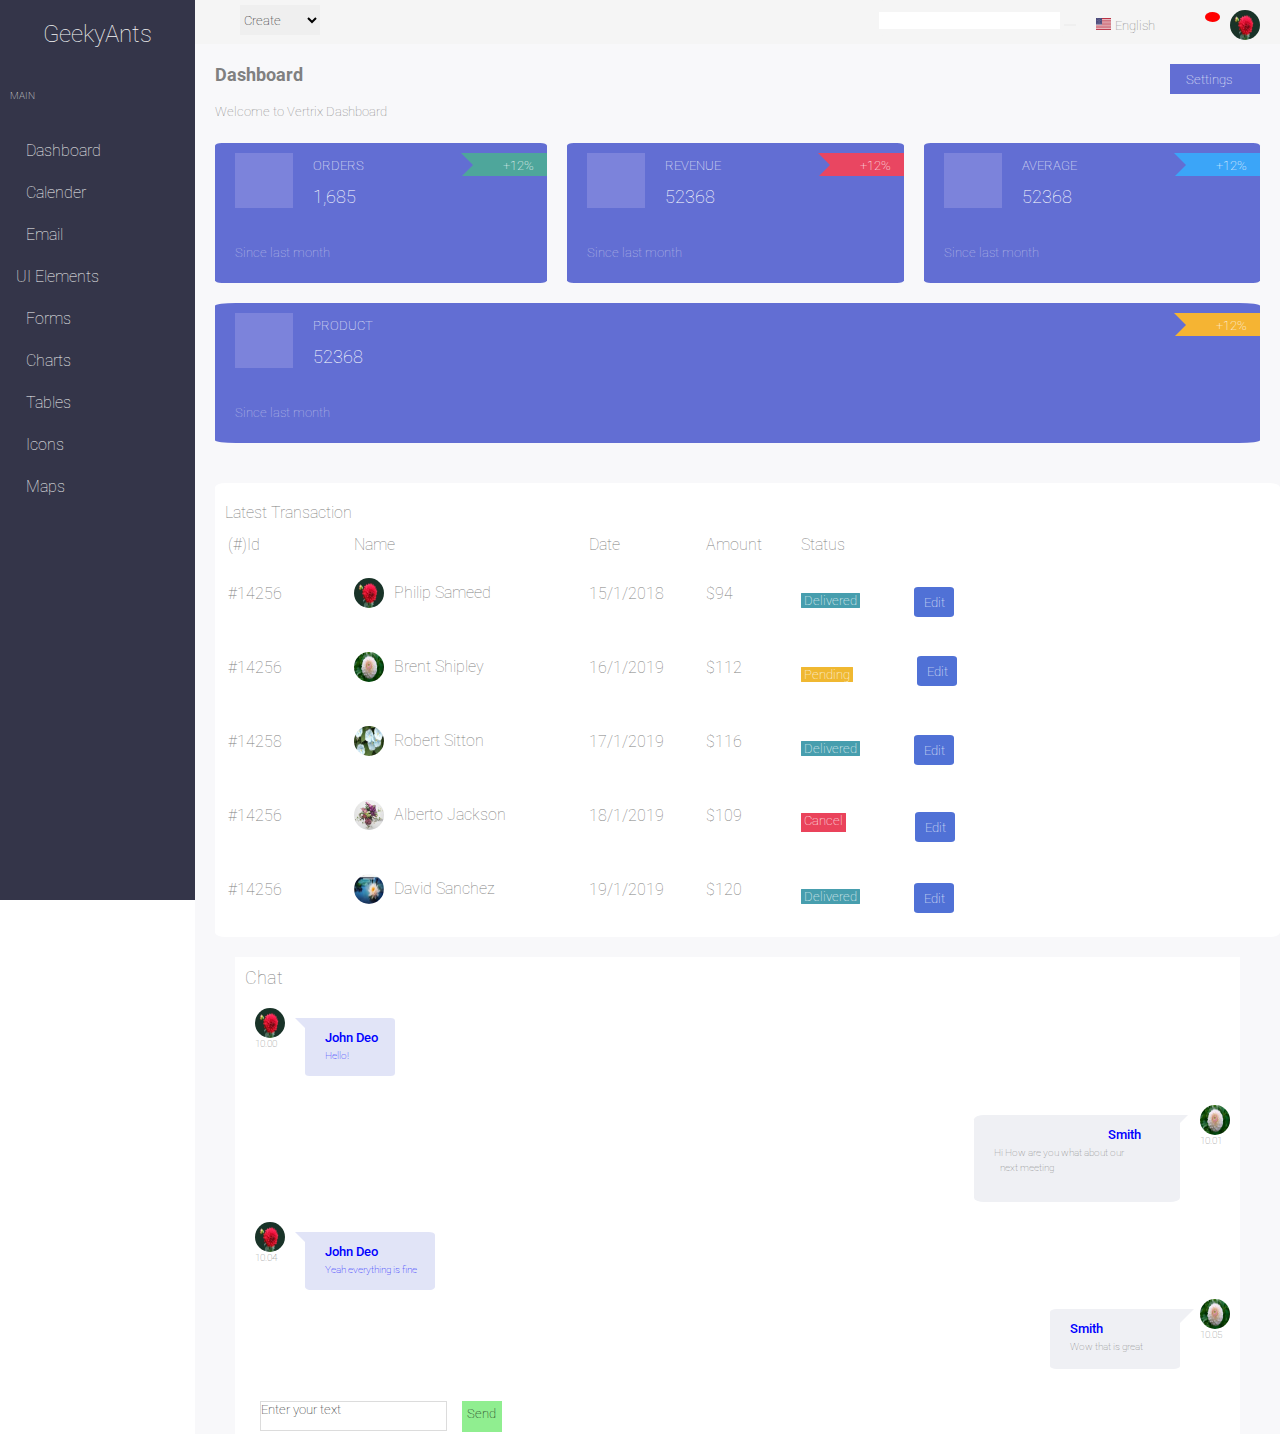
==== commit 81bab3d2: "modified" ====
--- a/index.html
+++ b/index.html
@@ -115,8 +115,13 @@
                         <i class="fas fa-bars"></i>
                     </div>
                     <div class="create">
-                        Create
-                        <i class="fas fa-sort-down"></i>
+                        <!--Create
+                        <i class="fas fa-sort-down"></i>-->
+                        <select style="height:30px;width:80px;">
+                            <option>
+                               <font size="4"> Create </font>
+                            </option>
+                        </select>
                     </div>
                 <div class="right_side">
                         <div class="search">
@@ -481,9 +486,9 @@
                                     <div class="talk-bubble tri-right left-top">
                                             <div class="talktext">
                                                 
-                                                        <font size="2">John Deo </font>
+                                                        <font size="2" color="blue" class="font_style" >John Deo </font>
                                                         <br>
-                                                        <font size="1">Hello! </font>
+                                                        <font size="1" color="blue">Hello! </font>
                                                 
                                             </div>
                                     </div>
@@ -497,14 +502,14 @@
                                         <div class="talk-bubble-2 tri-right-2 left-top-2">
                                                 <div class="talktext">
                                                 
-                                                            <font size="2">&nbsp
+                                                            <font size="2" color="blue" class="font_style">&nbsp
                                                                     &nbsp&nbsp&nbsp&nbsp&nbsp&nbsp&nbsp&nbsp
                                                                     &nbsp&nbsp&nbsp&nbsp&nbsp&nbsp&nbsp&nbsp
                                                                     &nbsp&nbsp&nbsp&nbsp&nbsp&nbsp&nbsp&nbsp
                                                                     &nbsp&nbsp&nbsp&nbsp&nbsp&nbsp&nbsp&nbsp
                                                                 Smith </font>
                                                             <br>
-                                                        <font size="1">Hi How are you what about our
+                                                        <font size="1" color="grey">Hi How are you what about our
                                                                 &nbsp&nbsp&nbsp&nbsp&nbsp&nbsp&nbsp&nbsp
                                                                 &nbsp&nbsp&nbsp&nbsp&nbsp&nbsp&nbsp&nbsp
                                                                 &nbsp&nbsp&nbsp&nbsp&nbsp&nbsp&nbsp&nbsp
@@ -523,9 +528,9 @@
                                     <div class="talk-bubble tri-right left-top" style="width:130px; margin : 40 0 0 20">
                                             <div class="talktext">
                                                     
-                                                        <font size="2">John Deo </font>
+                                                        <font size="2" color="blue" class="font_style">John Deo </font>
                                                         <br>
-                                                        <font size="1">Yeah everything is fine </font>
+                                                        <font size="1" color="blue">Yeah everything is fine </font>
                                                     
                                             </div>
                                     </div>
@@ -539,10 +544,10 @@
                                     <div class="talk-bubble-2 tri-right-3 left-top-3" style="width:130px; height:60px;">
                                             <div class="talktext">
                                                 
-                                                        <font size="2">
+                                                        <font size="2"  color="blue" class="font_style">
                                                             Smith </font>
                                                         <br>
-                                                        <font size="1">Wow that is great</font>
+                                                        <font size="1" color="grey">Wow that is great</font>
                                                 
                                             </div>
                                     </div>
--- a/css/mystyle.css
+++ b/css/mystyle.css
@@ -4,6 +4,7 @@
                 flex-direction: row;
                 padding-left:195px;
                 padding-top: 44px;
+
             }
             *
             {
@@ -84,6 +85,7 @@
               z-index:900;
               left:195;
               right:0;
+              
           }
           .home
           {
@@ -118,7 +120,7 @@
           .create
           {
               margin: 0px 0px 15px 20px;
-              background: white;
+              background: whitesmoke;
               padding: 5px;
           }
           .search
@@ -520,6 +522,10 @@
                 width:185;
                 height:28;
                 margin: 5 0 0 5;
+            }
+            .font_style
+            {
+                font-weight:500;
             }
             .send 
             {
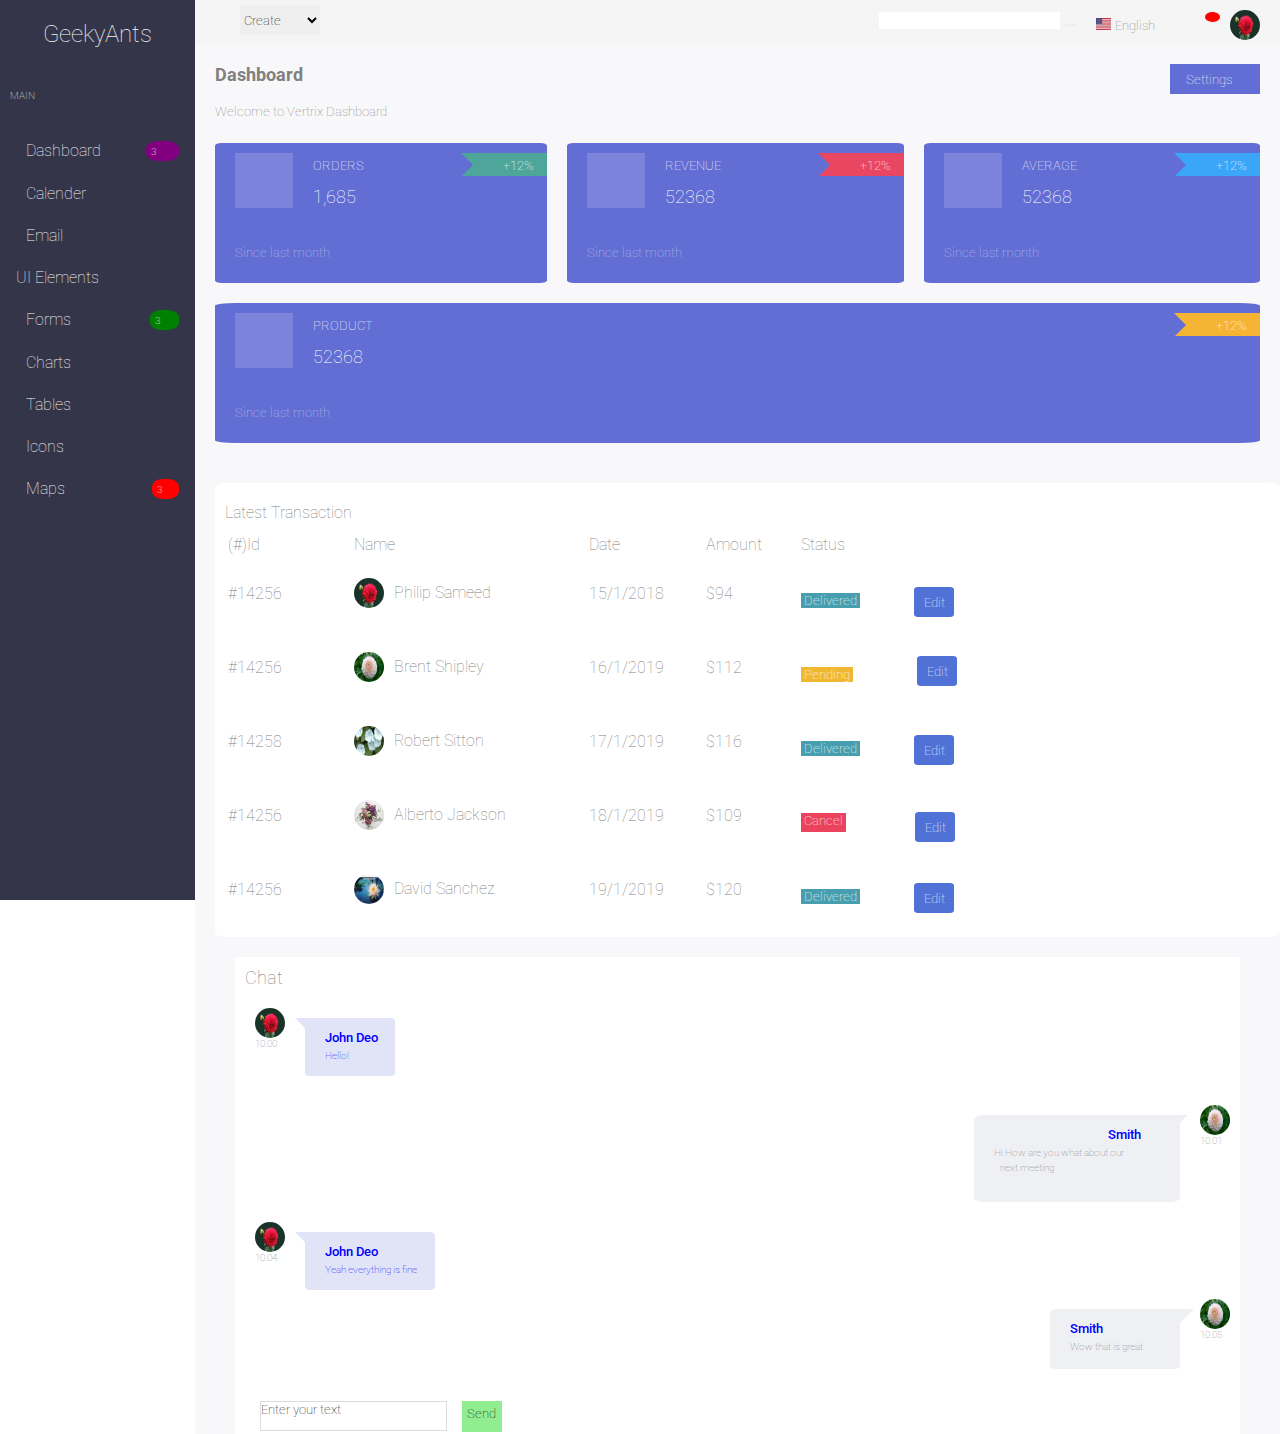
==== commit 324dc172: "new changes" ====
--- a/index.html
+++ b/index.html
@@ -24,7 +24,8 @@
                                     <a href="abc.html">Dashboard</a>
                                 </div>
                                 <div class="info_circle">
-                                    <i class="fas fa-info-circle fa-fw"></i>
+                                    <font color="white" size="1">3</font>
+                                 <!--   <i class="fas fa-info-circle fa-fw"></i>  -->
                                 <div>
                             </div>
                         </li>
@@ -54,8 +55,8 @@
                                     <div class="dashboard">
                                         <a href="abc.html">Forms</a>
                                     </div>
-                                    <div class="info_circle2" >
-                                        <i class="fas fa-info-circle fa-fw"></i>
+                                    <div class="info_circle" style="background:green;margin: 0 0 0 79;" >
+                                        <font color="white" size="1">3</font>
                                     <div>
                                 </div>
                         </li>
@@ -88,7 +89,7 @@
                                         <div class="dashboard">
                                             <a href="abc.html">Icons</a>
                                         </div>
-                                        <div class="right_angle" style="padding: 0 0 0 93">
+                                        <div class="right_angle" style="padding: 0 0 0 88">
                                             <i class="fas fa-angle-right"></i>
                                         </div>
                                 </div>
@@ -100,8 +101,8 @@
                                         <div class="dashboard">
                                             <a href="abc.html">Maps</a>
                                         </div>
-                                        <div class="info_circle"  style="color:red;padding: 0 0 0 89;">
-                                                <i class="fas fa-info-circle fa-fw"></i>
+                                        <div class="info_circle"  style="background:red;margin: 0 0 0 87;">
+                                                <font color="white" size="1">3</font>
                                         </div>
                                 </div>
                         </li>
@@ -169,7 +170,7 @@
                             </div>
                             <div class="settings">
                                 <button type="submit" style="background: rgb(98,110,211);">
-                                        <i class="fas fa-cog fa-fw" class="settings_icon"></i>
+                                        <i class="fas fa-cog fa-fw" style="color:white;" class="settings_icon"></i>
                                         <font size="2" color=white class="settings_title">Settings</font>
                                 </button>
                             </div>
@@ -315,7 +316,7 @@
                     </div>
                     <div class="footer">
                         <div class="table_div">
-                            <table height="auto" border="1">
+                            <table height="auto" >
                                 <caption style="text-align: left;">
                                     <div class="cap_div"><font size="3" color="grey">Latest Transaction</font></div>
                                 </caption>
--- a/css/mystyle.css
+++ b/css/mystyle.css
@@ -98,8 +98,12 @@
           .info_circle
           {
               flex: 1;
-              padding: 0px 0px 0px 47px;
-              color: purple;
+              margin: 0px 0px 0px 45px;
+              background: purple;
+              height : 10px;
+              width : 40px;
+              padding: 5px;
+              border-radius: 40%;
           }
           
           .info_circle2
@@ -109,7 +113,7 @@
           }
           .right_angle
           {
-            padding: 0px 0px 0px 85px;
+            padding: 0px 0px 0px 80px;
             flex:1;
             font-size:10px;
           }
@@ -205,7 +209,7 @@
           .settings_icon
           {
               font-size:10px;
-              color:white;
+              color: white;
               padding: 10 0 0 10;
           }
           .settings_title
